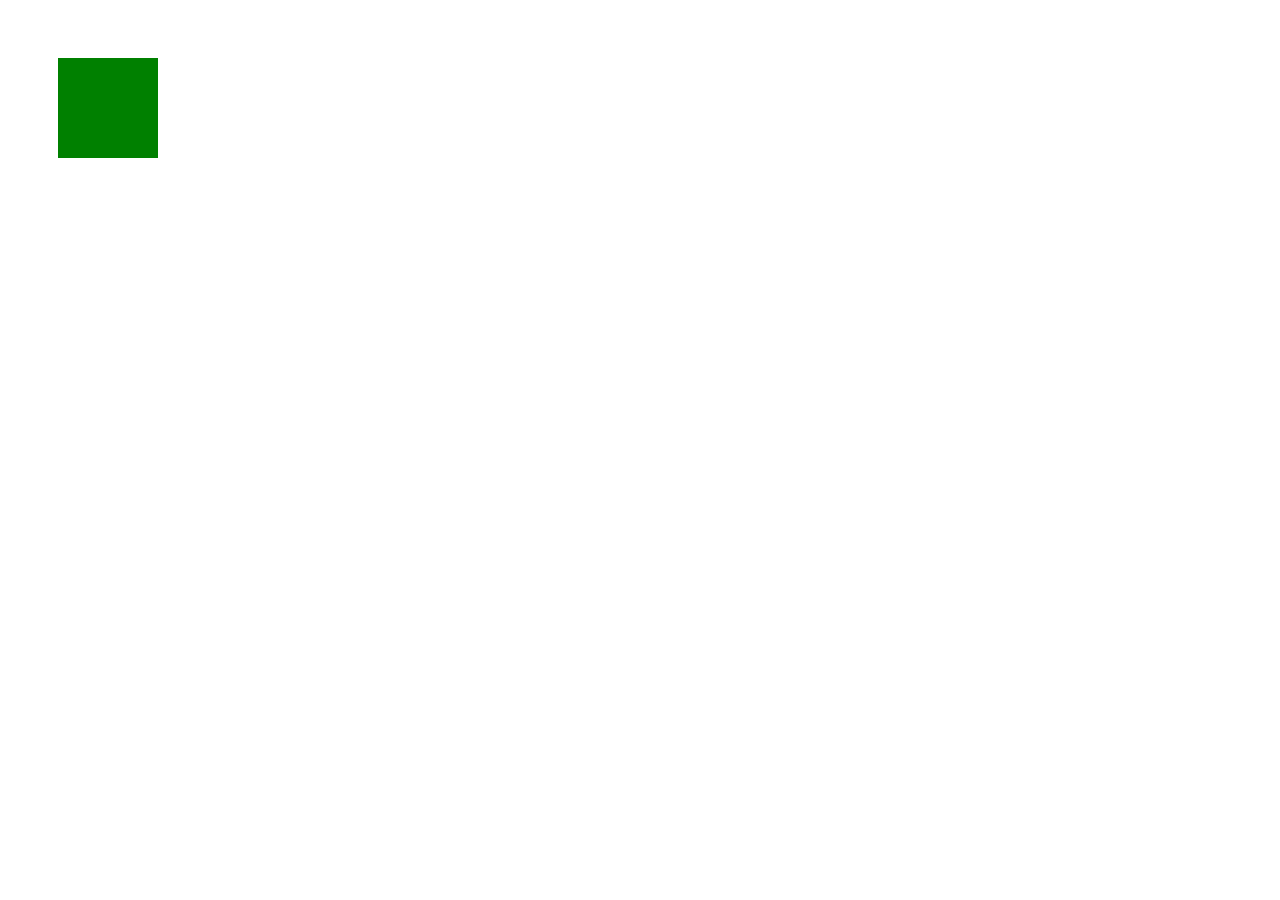
==== index.html @ be0528da "draw single green square" ====
<!DOCTYPE html>
<html>
<body>
  <canvas id="world" width="400" height="300"></canvas>

  <script>
    const canvas = document.getElementById("world");
    const ctx = canvas.getContext("2d");

    const size = 100;

    ctx.fillStyle = "green";
    ctx.fillRect(50, 50, size, size);
  </script>
</body>
</html>
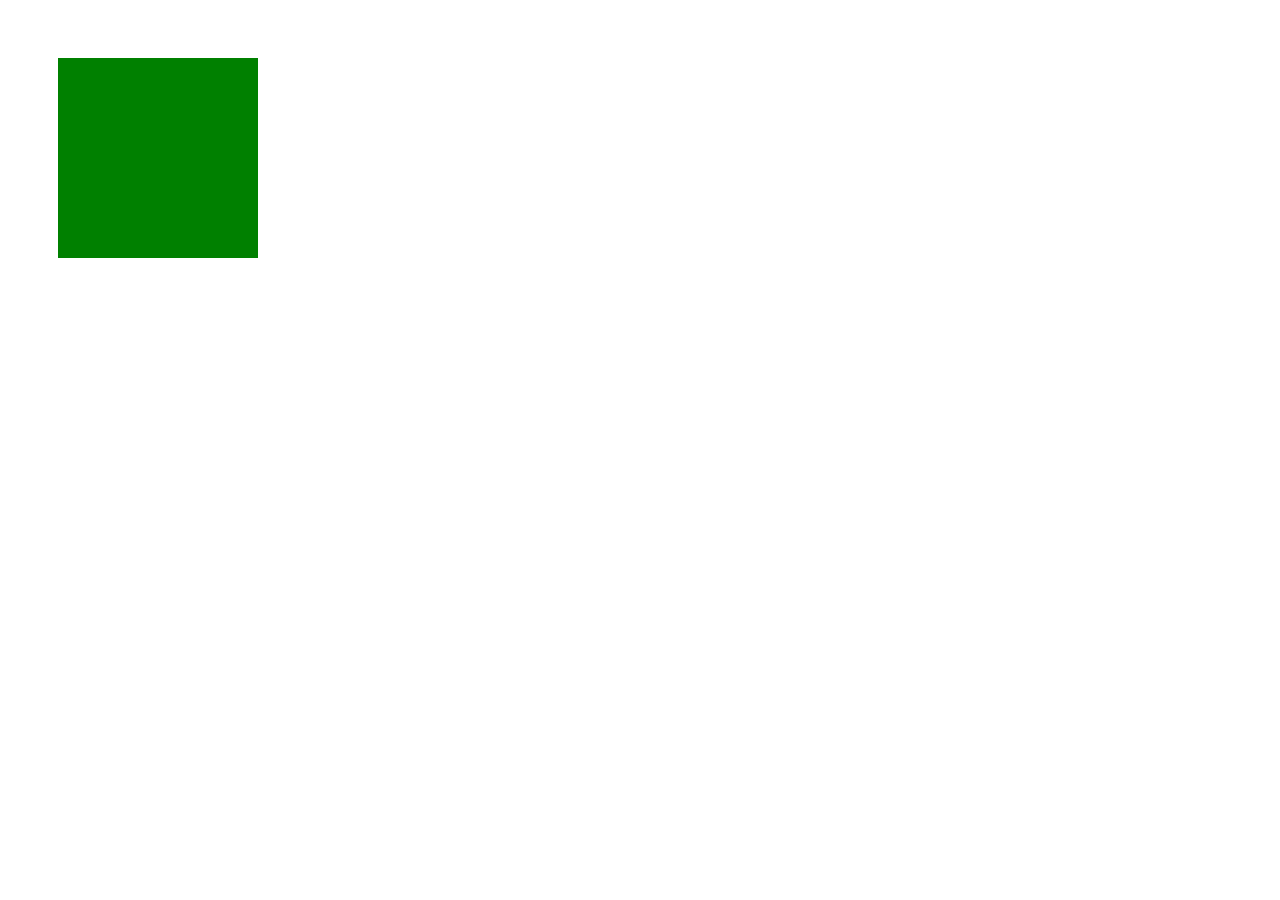
==== commit 57781086: "added commentary and adjusted square size" ====
--- a/index.html
+++ b/index.html
@@ -4,13 +4,26 @@
   <canvas id="world" width="400" height="300"></canvas>
 
   <script>
+    //find the canvas element in the DOM
     const canvas = document.getElementById("world");
+
+    //get the 2D drawing context from the canvas element (ctx)
     const ctx = canvas.getContext("2d");
 
-    const size = 100;
+    //define the size of the square being drawn
+    const size = 200;
 
+    //define the upper-left x coordinate of the square
+    const x = 50;
+
+    //define the upper-left y coordinate of the square
+    const y = 50;
+
+    //use the "fillStyle" property of the 2D drawing context of the canvas to the set the color of square to green
     ctx.fillStyle = "green";
-    ctx.fillRect(50, 50, size, size);
+
+    //uses the fillRect method of the 2D drawing context of the canvas to draw the square
+    ctx.fillRect(x, y, size, size);
   </script>
 </body>
 </html>
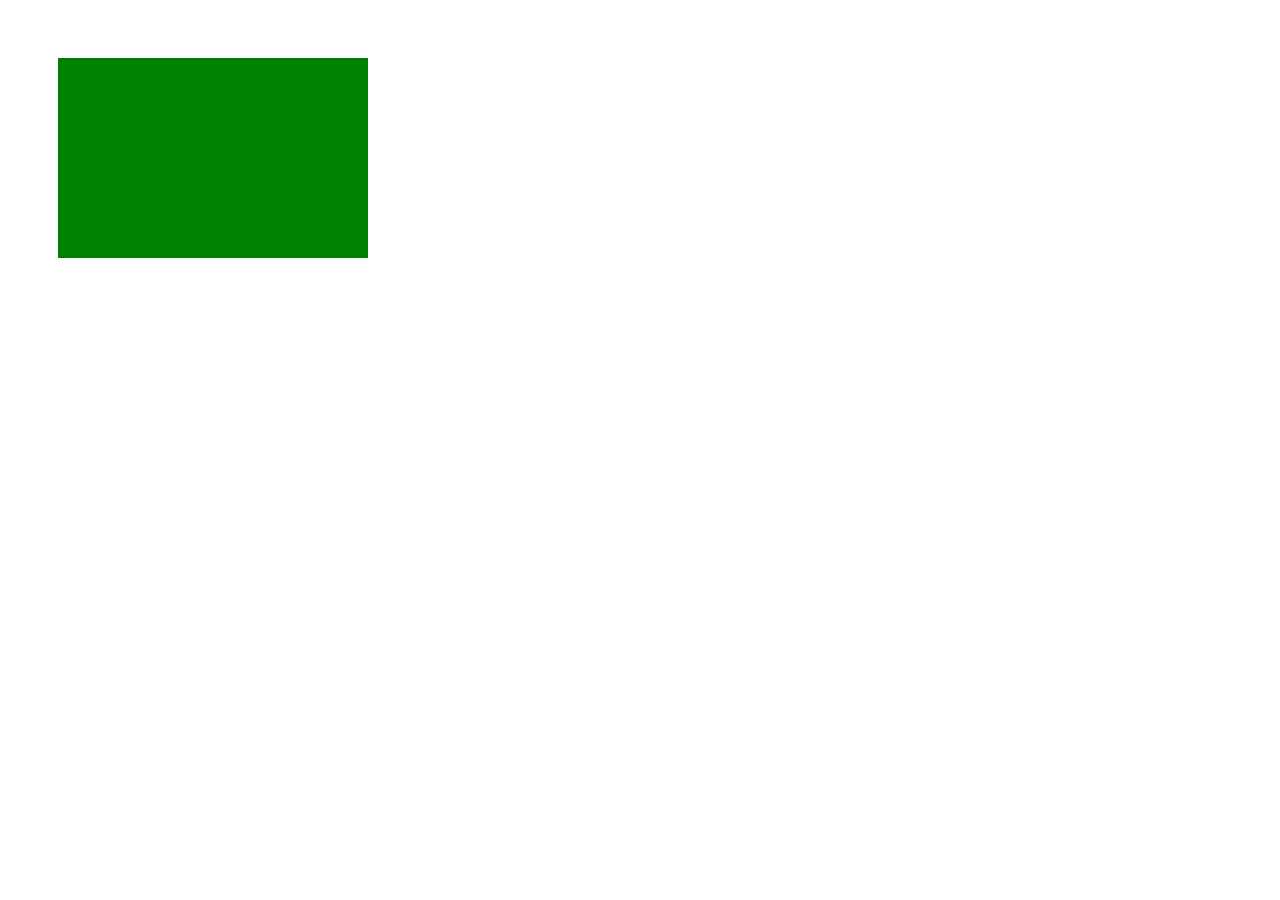
==== commit 00e61c0d: "draw 2 squares" ====
--- a/index.html
+++ b/index.html
@@ -23,7 +23,8 @@
     ctx.fillStyle = "green";
 
     //uses the fillRect method of the 2D drawing context of the canvas to draw the square
-    ctx.fillRect(x, y, size, size);
+    ctx.fillRect(50, 50, size, size);
+    ctx.fillRect(160, 50, size, size);
   </script>
 </body>
 </html>
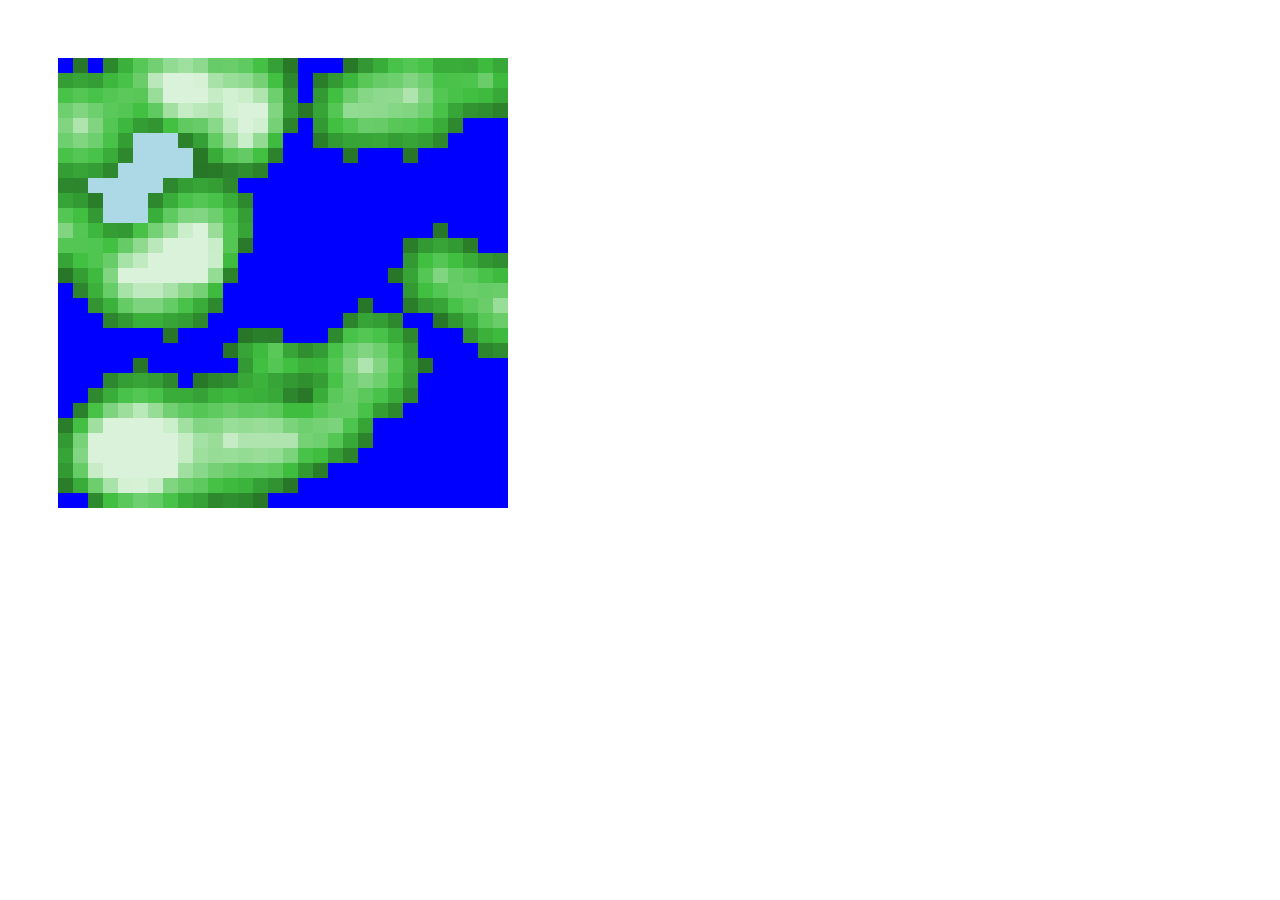
==== commit 40241287: "up to step 24" ====
--- a/index.html
+++ b/index.html
@@ -1,7 +1,7 @@
 <!DOCTYPE html>
 <html>
 <body>
-  <canvas id="world" width="400" height="300"></canvas>
+  <canvas id="world" width="600" height="600"></canvas>
 
   <script>
     //find the canvas element in the DOM
@@ -11,20 +11,157 @@
     const ctx = canvas.getContext("2d");
 
     //define the size of the square being drawn
-    const size = 200;
-
-    //define the upper-left x coordinate of the square
-    const x = 50;
-
-    //define the upper-left y coordinate of the square
-    const y = 50;
+    const worldSize = 30;
+    const size = 15;
 
     //use the "fillStyle" property of the 2D drawing context of the canvas to the set the color of square to green
     ctx.fillStyle = "green";
 
+    //The first two arguments identify the location we're evaluating. The next two specify the hill's center, and the last specifies its maximum height.
+    function getHill(row, col, hillRow, hillCol, height) {
+        const distance = Math.sqrt(
+            (row - hillRow) ** 2 +
+            (col - hillCol) ** 2
+        );
+
+    return Math.max(0, height - distance * 2);
+    }
+
+    let seed = 113421;
+
+    function random() {
+        seed = (seed * 16807) % 2147483647;
+        return seed / 2147483647;
+    }
+
+    const hills = [];
+
+    for (let i = 0; i < 25; i++) {
+        hills.push({
+            row: Math.floor(random() * worldSize),
+            col: Math.floor(random() * worldSize),
+            height: 5 + Math.floor(random() * 6)
+        });
+    }
+
+    function getElevation(row, col) {
+        let elevation = 0;
+
+        for (const hill of hills) {
+            elevation += getHill(
+            row,
+            col,
+            hill.row,
+            hill.col,
+            hill.height
+            );
+        }
+
+        return elevation;
+    }
+
+    const world = [];
+
+    for (let row = 0; row < worldSize; row++) {
+        const worldRow = [];
+
+        for (let col = 0; col < worldSize; col++) {
+            const elevation = getElevation(row, col);
+
+            worldRow.push({
+                elevation: elevation
+            });
+        }
+
+        world.push(worldRow);
+    }
+    
+    //generate basin
+    for (let row = 0; row < worldSize; row++) {
+        for (let col = 0; col < worldSize; col++) {
+            const distance = Math.sqrt(
+            (row - 15) ** 2 +
+            (col - 15) ** 2
+            );
+
+            const depth = Math.max(0, 10 - distance * 2);
+
+            world[row][col].elevation -= depth;
+        }
+    }
+
+    const waterLevel = 1;
+
+    for (let row = 0; row < worldSize; row++) {
+        for (let col = 0; col < worldSize; col++) {
+            const square = world[row][col];
+
+            const isEdge =
+            row === 0 ||
+            col === 0 ||
+            row === worldSize - 1 ||
+            col === worldSize - 1;
+
+            square.isOcean = isEdge && square.elevation < waterLevel;
+        }
+    }
+
+    let changed = true;
+
+    while (changed) {
+        changed = false;
+
+        for (let row = 0; row < worldSize; row++) {
+            for (let col = 0; col < worldSize; col++) {
+
+            const square = world[row][col];
+
+            if (square.isOcean) continue;
+            if (square.elevation >= waterLevel) continue;
+
+            const neighbors = [
+                [row - 1, col],
+                [row + 1, col],
+                [row, col - 1],
+                [row, col + 1]
+            ];
+
+            for (const [r, c] of neighbors) {
+                if (r < 0 || r >= worldSize) continue;
+                if (c < 0 || c >= worldSize) continue;
+
+                if (world[r][c].isOcean) {
+                square.isOcean = true;
+                changed = true;
+                break;
+                }
+            }
+            }
+        }
+    }
+
     //uses the fillRect method of the 2D drawing context of the canvas to draw the square
-    ctx.fillRect(50, 50, size, size);
-    ctx.fillRect(160, 50, size, size);
+    for (let row = 0; row < worldSize; row++) {
+        for (let col = 0; col < worldSize; col++) {
+            const x = 50 + col * size;
+            const y = 50 + row * size;
+
+            const elevation = world[row][col].elevation;
+            const brightness = Math.max(10, Math.min(90, 25 + elevation * 6));
+
+            //if elevation is below the water level, draw water
+            if (world[row][col].isOcean) {
+                ctx.fillStyle = "blue";
+            } else if (elevation < waterLevel) {
+                ctx.fillStyle = "lightblue";
+            } else {
+                ctx.fillStyle = `hsl(120, 50%, ${brightness}%)`;
+            }
+
+            ctx.fillRect(x, y, size, size);
+        }
+    }
+
   </script>
 </body>
 </html>
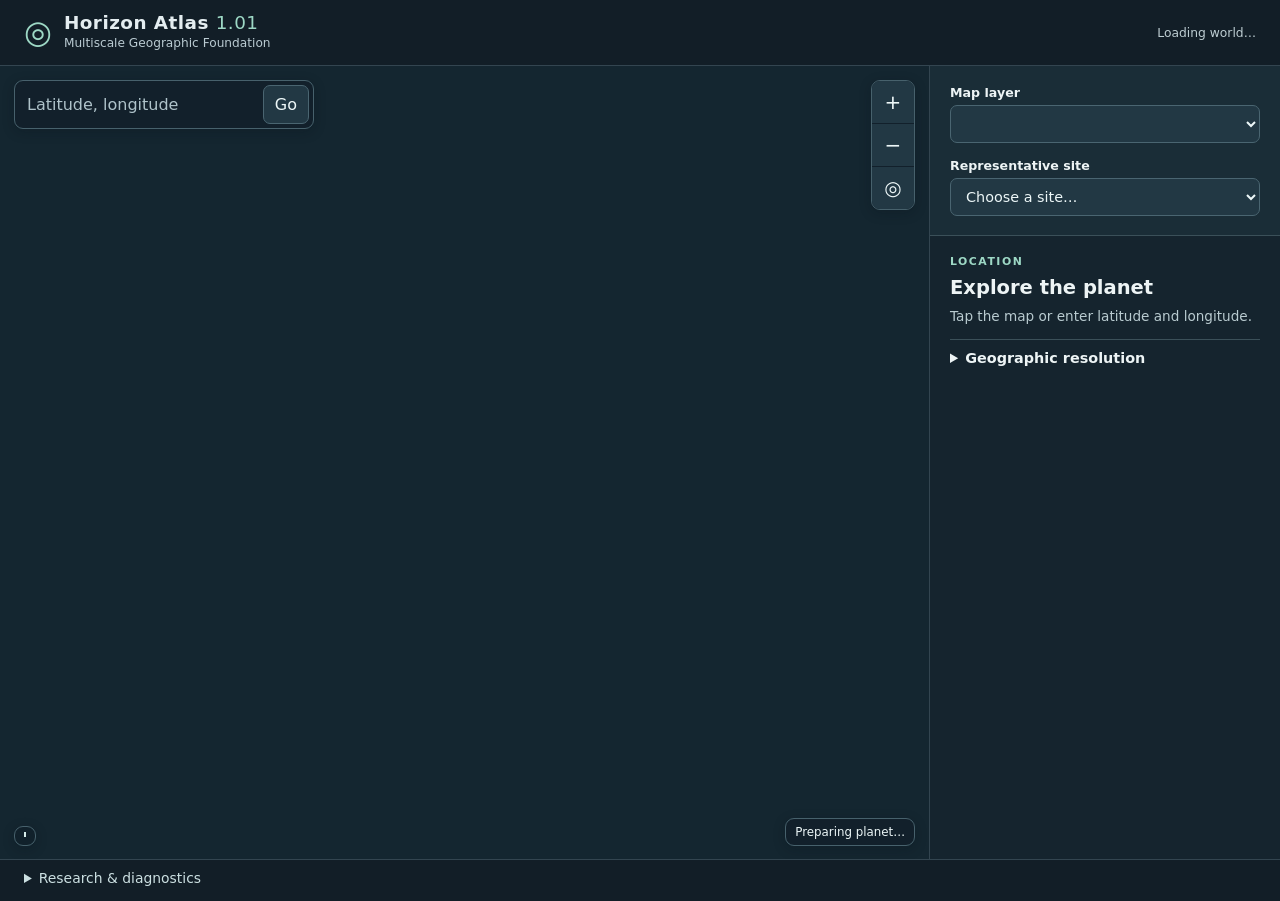
==== commit cdc71e8b: "Open Horizon Atlas 1.01 from the site index" ====
--- a/index.html
+++ b/index.html
@@ -1,167 +1,12 @@
-<!DOCTYPE html>
-<html>
+<!doctype html>
+<html lang="en">
+<head>
+  <meta charset="utf-8">
+  <meta name="viewport" content="width=device-width, initial-scale=1">
+  <meta http-equiv="refresh" content="0; url=horizon-atlas-1.01.html">
+  <title>Horizon Atlas</title>
+</head>
 <body>
-  <canvas id="world" width="600" height="600"></canvas>
-
-  <script>
-    //find the canvas element in the DOM
-    const canvas = document.getElementById("world");
-
-    //get the 2D drawing context from the canvas element (ctx)
-    const ctx = canvas.getContext("2d");
-
-    //define the size of the square being drawn
-    const worldSize = 30;
-    const size = 15;
-
-    //use the "fillStyle" property of the 2D drawing context of the canvas to the set the color of square to green
-    ctx.fillStyle = "green";
-
-    //The first two arguments identify the location we're evaluating. The next two specify the hill's center, and the last specifies its maximum height.
-    function getHill(row, col, hillRow, hillCol, height) {
-        const distance = Math.sqrt(
-            (row - hillRow) ** 2 +
-            (col - hillCol) ** 2
-        );
-
-    return Math.max(0, height - distance * 2);
-    }
-
-    let seed = 113421;
-
-    function random() {
-        seed = (seed * 16807) % 2147483647;
-        return seed / 2147483647;
-    }
-
-    const hills = [];
-
-    for (let i = 0; i < 25; i++) {
-        hills.push({
-            row: Math.floor(random() * worldSize),
-            col: Math.floor(random() * worldSize),
-            height: 5 + Math.floor(random() * 6)
-        });
-    }
-
-    function getElevation(row, col) {
-        let elevation = 0;
-
-        for (const hill of hills) {
-            elevation += getHill(
-            row,
-            col,
-            hill.row,
-            hill.col,
-            hill.height
-            );
-        }
-
-        return elevation;
-    }
-
-    const world = [];
-
-    for (let row = 0; row < worldSize; row++) {
-        const worldRow = [];
-
-        for (let col = 0; col < worldSize; col++) {
-            const elevation = getElevation(row, col);
-
-            worldRow.push({
-                elevation: elevation
-            });
-        }
-
-        world.push(worldRow);
-    }
-    
-    //generate basin
-    for (let row = 0; row < worldSize; row++) {
-        for (let col = 0; col < worldSize; col++) {
-            const distance = Math.sqrt(
-            (row - 15) ** 2 +
-            (col - 15) ** 2
-            );
-
-            const depth = Math.max(0, 10 - distance * 2);
-
-            world[row][col].elevation -= depth;
-        }
-    }
-
-    const waterLevel = 1;
-
-    for (let row = 0; row < worldSize; row++) {
-        for (let col = 0; col < worldSize; col++) {
-            const square = world[row][col];
-
-            const isEdge =
-            row === 0 ||
-            col === 0 ||
-            row === worldSize - 1 ||
-            col === worldSize - 1;
-
-            square.isOcean = isEdge && square.elevation < waterLevel;
-        }
-    }
-
-    let changed = true;
-
-    while (changed) {
-        changed = false;
-
-        for (let row = 0; row < worldSize; row++) {
-            for (let col = 0; col < worldSize; col++) {
-
-            const square = world[row][col];
-
-            if (square.isOcean) continue;
-            if (square.elevation >= waterLevel) continue;
-
-            const neighbors = [
-                [row - 1, col],
-                [row + 1, col],
-                [row, col - 1],
-                [row, col + 1]
-            ];
-
-            for (const [r, c] of neighbors) {
-                if (r < 0 || r >= worldSize) continue;
-                if (c < 0 || c >= worldSize) continue;
-
-                if (world[r][c].isOcean) {
-                square.isOcean = true;
-                changed = true;
-                break;
-                }
-            }
-            }
-        }
-    }
-
-    //uses the fillRect method of the 2D drawing context of the canvas to draw the square
-    for (let row = 0; row < worldSize; row++) {
-        for (let col = 0; col < worldSize; col++) {
-            const x = 50 + col * size;
-            const y = 50 + row * size;
-
-            const elevation = world[row][col].elevation;
-            const brightness = Math.max(10, Math.min(90, 25 + elevation * 6));
-
-            //if elevation is below the water level, draw water
-            if (world[row][col].isOcean) {
-                ctx.fillStyle = "blue";
-            } else if (elevation < waterLevel) {
-                ctx.fillStyle = "lightblue";
-            } else {
-                ctx.fillStyle = `hsl(120, 50%, ${brightness}%)`;
-            }
-
-            ctx.fillRect(x, y, size, size);
-        }
-    }
-
-  </script>
+  <p><a href="horizon-atlas-1.01.html">Open Horizon Atlas 1.01</a></p>
 </body>
 </html>
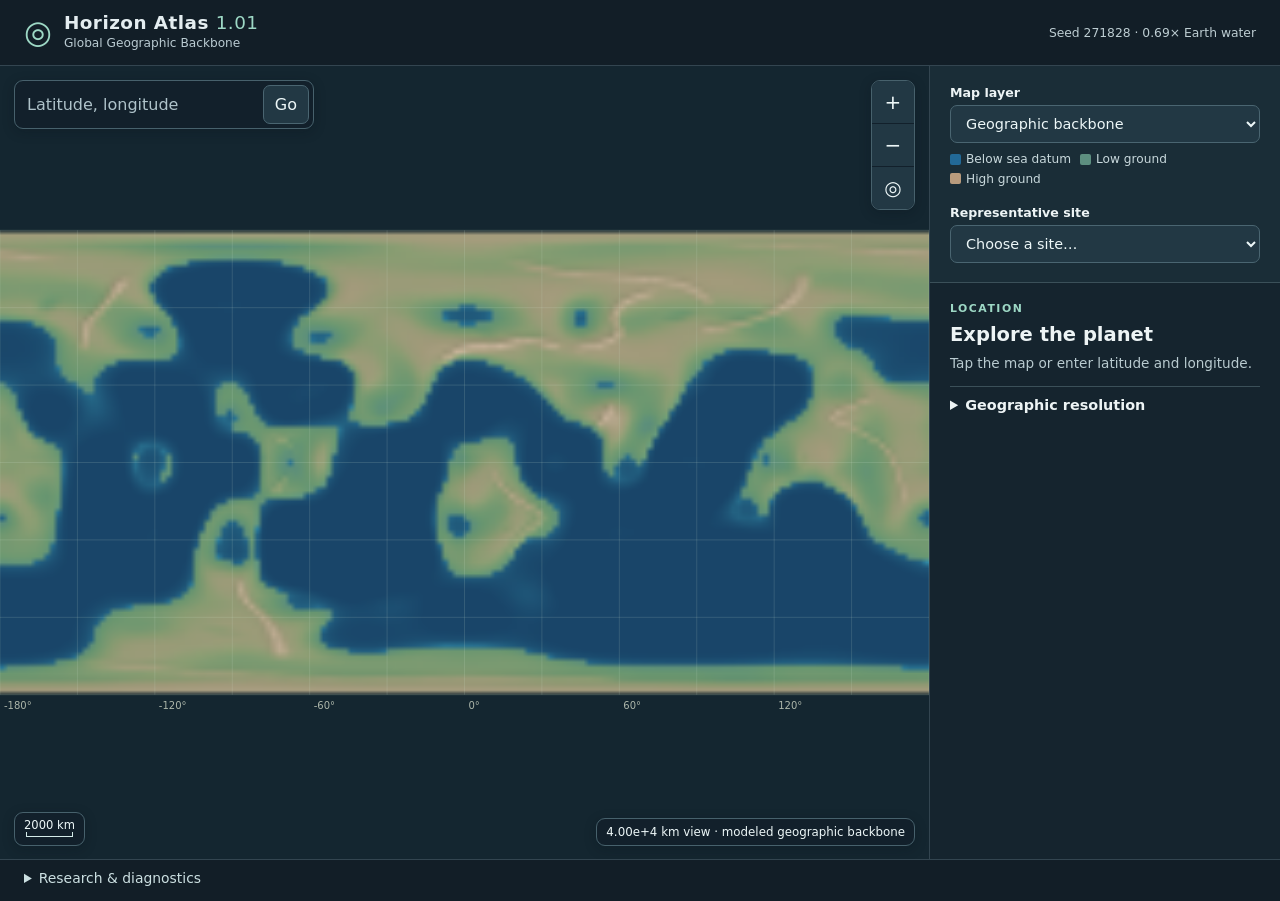
==== commit 290ae6c1: "Implement Horizon Atlas 1.02 geographic backbone Add fixed landform anchors, deterministic refinemen" ====
--- a/index.html
+++ b/index.html
@@ -3,10 +3,11 @@
 <head>
   <meta charset="utf-8">
   <meta name="viewport" content="width=device-width, initial-scale=1">
-  <meta http-equiv="refresh" content="0; url=horizon-atlas-1.01.html">
+  <meta http-equiv="refresh" content="0; url=horizon-atlas-1.02.html">
   <title>Horizon Atlas</title>
 </head>
 <body>
+  <p><a href="horizon-atlas-1.02.html">Open Horizon Atlas 1.02</a></p>
   <p><a href="horizon-atlas-1.01.html">Open Horizon Atlas 1.01</a></p>
 </body>
 </html>
